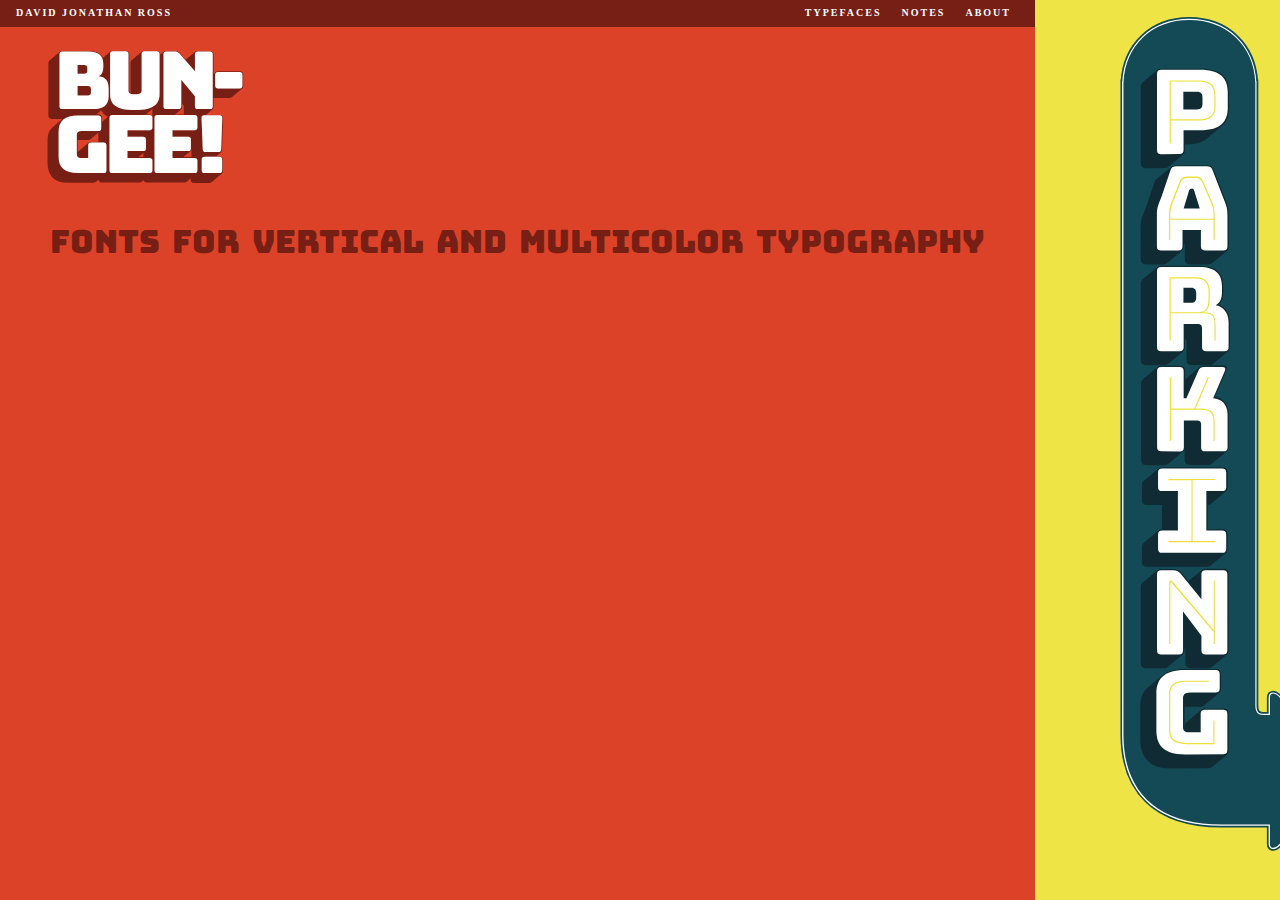
==== index.html @ 60bbcfdf "updates to make facebook happy" ====
<!DOCTYPE html>
<html lang="en">
<head>
<meta charset="UTF-8" />
<title>Bungee – Fonts for multi-color and vertical typography</title>
<link rel="canonical" href="https://djr.com/bungee/">
<meta name="viewport" content="width=device-width, initial-scale=1" />
<meta property="og:url" content="https://djr.com/bungee/">
<meta property="og:image" content="https://djr.com/bungee/images/facebook.png">
<meta property="og:type" content="product">
<meta property="og:description" content="Bungee is a font family that celebrates urban signage. It wrangles the Latin alphabet to work vertically as well as horizontally, with separate glyphs, spacing, and kerning for each orientation. Bungee comes equipped with chromatic inlines, outlines, shades, and ornaments, making it the perfect toolkit to take your text in a new direction.">
<script src="js/jquery.min.js"></script>
<script src="//bungee-project.djr.com/resources/web/bungee.js"></script>
<script src="js/typesetter.js"></script>
<script src="js/bungee-website.js"></script>
<script src="js/spectrum.js"></script>

<!-- copy contents to data-content -->
<script>
$(function() {
	$('h1,h3,.button').each(function() {
		$(this).attr('data-content', $(this).text());
	});
});
</script>

<script>
$(document).ready(function() {
    $('.content').hide();
    $('.expanded .content').show();
    $('.expander h5').click(function () {
        var me = $(this).parent();
        var others = me.siblings();
	    me.toggleClass("expanded");
	    others.removeClass("expanded");
        me.find('.content').slideToggle(250);
        others.find('.content').slideUp(250);
        return false;
    });
});
</script>


    <!-- ga -->
    <script>(function(i,s,o,g,r,a,m){i['GoogleAnalyticsObject']=r;i[r]=i[r]||function(){(i[r].q=i[r].q||[]).push(arguments)},i[r].l=1*new Date();a=s.createElement(o),m=s.getElementsByTagName(o)[0];a.async=1;a.src=g;m.parentNode.insertBefore(a,m)})(window,document,'script','https://www.google-analytics.com/analytics.js','ga');ga('create', 'UA-78434519-1', 'auto');ga('send', 'pageview');ga('require', 'ecommerce');</script>


<script type="text/javascript">
/* Press the ~ key to toggle the show_edges class */
$(document).keydown(function(e) {
	var key = e.which;
	if (key == 192) {
		$("html").toggleClass("debug");
	}
/*
	if (key == 67) {
		$("html").toggleClass("colorswap");
	}
*/
});
</script>

<link rel="stylesheet" href="css/fonts.css">
<link rel="stylesheet" href="css/fonts-basic.css">

<link rel="stylesheet" href="//bungee-project.djr.com/resources/web/bungee.css">
<link rel="stylesheet" href="css/typesetter.css">
<link rel="stylesheet" href="css/spectrum.css">


<!--<link href="https://fonts.googleapis.com/css?family=Bungee|Bungee+Hairline|Bungee+Inline|Bungee+Outline|Bungee+Shade" rel="stylesheet">-->


<style>

/* porting over DJR.com styling */

@font-face {
	font-family: InputSansNarrowWeb;
	src: url("https://djr.com/assets/fonts/Input/ascii/InputSansNarrow-ExtraLight_TRIAL.eot");
	src: url("https://djr.com/assets/fonts/Input/ascii/InputSansNarrow-ExtraLight_TRIAL.eot?#iefix") format("embedded-opentype"), url("https://djr.com/assets/fonts/Input/ascii/InputSansNarrow-ExtraLight_TRIAL.woff2") format("woff2"), url("https://djr.com/assets/fonts/Input/ascii/InputSansNarrow-ExtraLight_TRIAL.woff") format("woff");
	font-weight: normal;
	font-style: normal;
}

@font-face {
	font-family: InputSansNarrowWeb;
	src: url("https://djr.com/assets/fonts-custom/InputSansNarrow-Medium_TRIAL.eot");
	src: url("https://djr.com/assets/fonts-custom/InputSansNarrow-Medium_TRIAL.eot?#iefix") format("embedded-opentype"), url("https://djr.com/assets/fonts-custom/InputSansNarrow-Medium_TRIAL.woff2") format("woff2"), url("https://djr.com/assets/fonts-custom/InputSansNarrow-Medium_TRIAL.woff") format("woff");
	font-weight: bold;
	font-style: normal;
}

@font-face {
	font-family: InputSerifNarrowWeb;
	src: url("https://djr.com/assets/fonts/Input/ascii/InputSerifNarrow-ExtraLight_TRIAL.eot");
	src: url("https://djr.com/assets/fonts/Input/ascii/InputSerifNarrow-ExtraLight_TRIAL.eot?#iefix") format("embedded-opentype"), url("https://djr.com/assets/fonts/Input/ascii/InputSerifNarrow-ExtraLight_TRIAL.woff2") format("woff2"), url("https://djr.com/assets/fonts/Input/ascii/InputSerifNarrow-ExtraLight_TRIAL.woff") format("woff");
	font-weight: normal;
	font-style: normal;
}

@font-face {
	font-family: InputMonoNarrowWeb;
	src: url("https://djr.com/assets/fonts/Input/ascii/InputMonoNarrow-ExtraLight_TRIAL.eot");
	src: url("https://djr.com/assets/fonts/Input/ascii/InputMonoNarrow-ExtraLight_TRIAL.eot?#iefix") format("embedded-opentype"), url("https://djr.com/assets/fonts/Input/ascii/InputMonoNarrow-ExtraLight_TRIAL.woff2") format("woff2"), url("https://djr.com/assets/fonts/Input/ascii/InputMonoNarrow-ExtraLight_TRIAL.woff") format("woff");
	font-weight: normal;
	font-style: normal;
}

@font-face {
	font-family: OutputSansWebX;
	src: url("https://djr.com/assets/fonts/Output/ascii/OutputSans-Light_TRIAL.eot");
	src: url("https://djr.com/assets/fonts/Output/ascii/OutputSans-Light_TRIAL.eot?#iefix") format("embedded-opentype"), url("https://djr.com/assets/fonts/Output/ascii/OutputSans-Light_TRIAL.woff2") format("woff2"), url("https://djr.com/assets/fonts/Output/ascii/OutputSans-Light_TRIAL.woff") format("woff");
	font-weight: normal;
	font-style: normal;
}

@font-face {
	font-family: OutputSansWebX;
	src: url("fonts/OutputSans-LightItalic.eot");
	src: url("fonts/OutputSans-LightItalic.eot?#iefix") format("embedded-opentype"), url("fonts/OutputSans-LightItalic.woff2") format("woff2"), url("fonts/OutputSans-LightItalic.woff") format("woff");
	font-weight: normal;
	font-style: italic;
}


@font-face {
	font-family: OutputSansWebCaptionX;
	src: url("https://djr.com/assets/fonts/Output/ascii/OutputSans-Regular_TRIAL.eot");
	src: url("https://djr.com/assets/fonts/Output/ascii/OutputSans-Regular_TRIAL.eot?#iefix") format("embedded-opentype"), url("https://djr.com/assets/fonts/Output/ascii/OutputSans-Regular_TRIAL.woff2") format("woff2"), url("https://djr.com/assets/fonts/Output/ascii/OutputSans-Regular_TRIAL.woff") format("woff");
	font-weight: normal;
	font-style: normal;
}

@font-face {
	font-family: OutputSansWebCaptionX;
	src: url("https://djr.com/assets/fonts/Output/ascii/OutputSans-Italic_TRIAL.eot");
	src: url("https://djr.com/assets/fonts/Output/ascii/OutputSans-Italic_TRIAL.eot?#iefix") format("embedded-opentype"), url("https://djr.com/assets/fonts/Output/ascii/OutputSans-Italic_TRIAL.woff2") format("woff2"), url("https://djr.com/assets/fonts/Output/ascii/OutputSans-Italic_TRIAL.woff") format("woff");
	font-weight: normal;
	font-style: italic;
}

@font-face {
	font-family: OutputSansWeb;
	src: url("https://djr.com/assets/fonts/Output/full/OutputSans-Light_TRIAL.eot");
	src: url("https://djr.com/assets/fonts/Output/full/OutputSans-Light_TRIAL.eot?#iefix") format("embedded-opentype"), url("https://djr.com/assets/fonts/Output/full/OutputSans-Light_TRIAL.woff2") format("woff2"), url("https://djr.com/assets/fonts/Output/full/OutputSans-Light_TRIAL.woff") format("woff");
	font-weight: normal;
	font-style: normal;
}

@font-face {
	font-family: OutputSansWebX;
	src: url("https://djr.com/assets/fonts/Output/ascii/OutputSans-Medium_TRIAL.eot");
	src: url("https://djr.com/assets/fonts/Output/ascii/OutputSans-Medium_TRIAL.eot?#iefix") format("embedded-opentype"), url("https://djr.com/assets/fonts/Output/ascii/OutputSans-Medium_TRIAL.woff2") format("woff2"), url("https://djr.com/assets/fonts/Output/ascii/OutputSans-Medium_TRIAL.woff") format("woff");
	font-weight: bold;
	font-style: normal;
}

@font-face {
	font-family: OutputSansWeb;
	src: url("https://djr.com/assets/fonts/Output/full/OutputSans-Medium_TRIAL.eot");
	src: url("https://djr.com/assets/fonts/Output/full/OutputSans-Medium_TRIAL.eot?#iefix") format("embedded-opentype"), url("https://djr.com/assets/fonts/Output/full/OutputSans-Medium_TRIAL.woff2") format("woff2"), url("https://djr.com/assets/fonts/Output/full/OutputSans-Medium_TRIAL.woff") format("woff");
	font-weight: bold;
	font-style: normal;
}


	#short-name { display: inline-block }
	#full-name { display: none }


@media (min-width: 48em) {
	#short-name { 
	    display: none ;
	    }
	#full-name { 
	    display: block;
	    position: absolute; 
    	text-align: left;
	}
	nav { 
	    text-align: right; 
	    }
}


nav {
	height: 1.7em;
	position: absolute;
	top: 0;
	left: 0;
	width: 100%;
	background-color: #771F15;
	z-index: 100;
	margin: 0;
	padding: .2em 1em;
	font-family: "InputSansNarrowWeb";
}



nav ul {
	margin: 0;
	padding: 0;
}
nav li {
	display: inline-block;
	margin-top: 0;
}
nav a:link,
nav a:visited {
	color: #FFF;
	text-decoration: none;
}

.site-nav a, .title a {
	text-transform: uppercase;
	letter-spacing: .2em;
	font-size: 10px;
	font-weight: bold;
	color: #FFF;
}

.site-nav a:hover, .title a:hover {
	color: #e6e6e6;
	text-decoration: none;
}

.title {
	position: absolute;
	left: 0;
	left: 2em;
}

.site-nav {
	position: absolute;
	right: 1.5em;
}

.site-nav .hidden-menu {
	display: none;
}

.site-nav ul {
	margin: 0;
	padding: 0;
	list-style-type: none;
}

.site-nav ul li {
	display: inline-block;
	margin: 0 .5em;
}

.site-nav ul li ul {
	position: absolute;
	visibility: hidden;
	display: absolute;
	text-align: left;
	margin: 0;
	margin-top: .3em;
	z-index: 2;
	padding-bottom: 0.5em #771F15 solid;
}

.site-nav ul li ul li {
	display: block;
	margin: 0;
	background-color: #771F15;
}

.site-nav ul li ul li a {
	display: block;
	width: 9em;
	padding: .3em 1.2em .7em 1.2em;
	text-transform: none;
	letter-spacing: -.025em;
	font-size: 11px;
}

#m1, #m2 {
	margin-left: -.9em;
	/*box-shadow: 1px 1px 0px $infobar-color;*/
}

#m2 {
	width: 5.2em;
}


code {
	font-family: InputMonoNarrowWeb;
	font-size: .85;
	background-color: rgba(1, 1, 1, .2);
	padding: 0em .2em .2em .2em;
	letter-spacing: -.025em;
}


#color-basic figure div:nth-child(even) {
	color: #771F15;
}
#color-basic figure div:nth-child(odd) {
	color: #DC4227;
}
#color-basic .bungee-basic-regular {
	font-family: "Bungeee Regular";
}
#color-basic .bungee-basic-hairline {
	font-family: "Bungeee Inline";

}
#color-basic .bungee-basic-inline {
	font-family: "Bungeee Basic Inline";
	
}
#color-basic .bungee-basic-outline {
	font-family: "Bungeee Basic Outline";
}
.bungee-basic-shade {
	font-family: "Bungeee Basic Shade";
}

.bungee-basic-regular, 
.bungee-basic-hairline, 
.bungee-basic-inline,
.bungee-basic-outline,
.bungee-basic-shade {
    font-size: 5em;
    line-height: .75em;
}


/* hacks */

@media (min-width: 64em) and (min-height: 46em) {


#color-basic .bungee-basic-regular {
	margin-right: 1em;
}
	
}

</style>





<style>
* {
	font-family: inherit;
	font-weight: inherit;
	font-style: inherit;
	font-size: inherit;
	line-height: inherit;
	text-align: inherit;
	color: inherit;
	text-decoration: none;
	list-style: none;
	margin: 0;
	padding: 0;
	border: 0;
	box-sizing: border-box;
}

html::before { /* BREAKPOINT INDICATOR */
	content: 'XXS';
	font-family: Verdana, sans-serif;
	font-size: 9px;
	color: rgba(0,0,0, 0.5);
	position: fixed;
	top: 0px;
	left: 0px;
	display: none;
}
html.debug::before {display: block;}
html.debug * {outline: 1px dashed rgba(0,0,0, 0.5);}

* + * { margin-top: 1rem;}
.color-picker-container * + * { margin-top: 0; }

html {
	-webkit-text-size-adjust: 100%;
	font-size: 100%;
	margin: 0;
}

body {
	font-family: 'OutputSansWebX', 'OutputSansWeb', 'Lucida Grande', 'Lucida Sans', 'Lucida Sans Unicode', Arial, sans-serif;
	font-weight: normal;
	line-height: 1;
	color: #000;
	background-color: #FFF;
	background-color: #ede8e2;
	margin: 0;
}
a:link,
a:visited {
	text-decoration: underline;
	color: #C00;
}
a:hover,
a:active {
	color: #F00;
}

article {
	position: relative;
	/* moved height to L media query */
}
section {
	position: relative;
	padding: 5% 4% 6% 4%;
	margin: 0;
}
section + section {
/*
	border-top: 1.5em solid #2E77C0;
	border-top: 1.5em solid #25839E;
*/
}
h1, h2, h3 {
	font-family: 'Bungeee Regular';
	text-transform: uppercase;
	-webkit-font-smoothing: antialiased;
	-moz-osx-font-smoothing: grayscale;
}

h1 {
	font-family: 'Bungeee Shade';
	letter-spacing: -.085em;
	line-height: .8;
	color: #771F15;
	font-size: 4em;
	margin-top: 1rem;
	margin-bottom: .15em;
	position: relative;
	width: 100%;
	z-index: 30;
}
h1::before {
	content: "BUN-";
	font-family: 'Bungeee Regular';
	position: absolute;
	top: 0;
	color: #FFF;
	left: 0;
}
h1::after {
	content: "GEE!";
	font-family: 'Bungeee Regular';
	position: absolute;
	top: 0.8em;
	color: #FFF;
	left: 0;
}

h1,
h1::before,
h1::after {
	padding-left: .075em;
	padding-right: 0;
}

h2 {
	font-family: "Bungeee Regular";
	font-size: 1.5em;
	text-align: center;
	color: #771F15;
	line-height: 1.1em;
	margin-top: 1.5em;
	z-index: 30;
}

h3 {
	font-family: 'Bungeee Shade';
	font-size: 3em;
	color: #E6AE17; /* dark orange */
	color: #e2ddd7; /* medium gray */
	color: #EFE446; /* medium yellow */
	color: #E3CE9D; /* medium brown */
	position: relative;
	margin-bottom: .5em;
}
h3::before {
	font-family: 'Bungeee Regular';
	color: #FFF700; /* yellow */
	color: #DC4227; /* red */
	content: attr(data-content);
	position: absolute;
	top: 0;
	left: 0;
}
/*h3::after {
	font-family: 'Bungeee Inline';
	color: #EFE446;
	color: #fff;
	opacity: .6;
	content: attr(data-content);
	position: absolute;
	top: 0;
	left: 0;
}*/

#get h3 {
    color: #99211f;
    visibility: hidden;
}
#get h3::before {
    color: #99211f;
    visibility: visible;
}

h5 {
	font-weight: bold;
}

p {
	line-height: 1.4;
	max-width: 40rem;
}
figure {
	width: 100%;
	max-width: 60em;
}
figcaption {
	font-size: .675em;
	letter-spacing: 0.03em;
	margin-top: .5em;
	white-space: normal;
	font-family: OutputSansWebCaptionX;
}
.triptych {
	white-space: nowrap;
}
.triptych img {
	max-width: 32%;
	height: auto;
	margin: 0;
}
.triptych img + img {
	margin-left: 2%;
}
img {
	max-width: 100%;
}
strong {
	font-weight: bold;
}
cite, em {
	font-style: italic;
}

#cover, #get {
	padding-top: 2rem;
	position: relative;
}




#tester {
	background-color: #FFF;
	overflow-x: hidden;
}
#tester img {
	width: 50vw;
}
#preview,
#controls {
	display: inline-block;
}
#preview.horizontal,
#preview.horizontal + #controls {
}
#preview.vertical,
#preview.vertical + #controls {
	vertical-align: top;
}
#preview.vertical {
	max-width: 50%;
}
#preview.vertical + #controls {
	max-width: 50%;
}
#preview {
	padding: 0;
	overflow: visible;
}
#controls {
	font-size: .875em;
	white-space: normal;
}
#controls h5 + ul {
	margin-top: .25em;
}
#controls li {
	display: inline-block;
	margin-top: .5em;
	margin-right: .75em;
}
.expander {
    cursor: default;
}
.expander h5::before {
	content: '▸ ';
}
.expanded h5::before {
	content: '▾ ';
}
/*
#text-control,
#size-control,
#orientation-controls,
#layer-controls,
#banner-controls {
	display: inline-block;
	vertical-align: top;
	margin-top: 0;
}
*/
#text-control,
#size-control,
#orientation-controls {
/* 	width: 33.33%; */
}
#text-control {
	margin-top: 0;
	margin-right: 1em;
}
#text-control h5 {
	display: inline-block;
}
#orientation-controls {
	display: inline-block;
	margin-top: .66em;
}
#orientation-controls li {
	margin-top: 0;
}
#layer-controls {
/* 	width: 50%; */
}
#banner-controls {
/* 	width: 50%; */
}
#background-controls {
	
}
#background-controls ul {
	margin-top: .25em;
}
#background-controls fieldset {
	margin-top: 0;
	margin-bottom: 1.5em;
	margin-right: 1.5em;
}
#background-controls label {
	margin-top: .25em;
}
#background-controls fieldset {
	display: inline-block;
}

#color-formats img {
	-webkit-box-shadow: 0 0 15px 3px #0E2027;
	-moz-box-shadow: 0 0 15px 3px #0E2027;
	box-shadow: 0 0 15px 3px #0E2027;
}
#CTA {
	margin-top: 0;
}
#CTA li {
    margin-bottom: 2rem;
}
.button,
.button::before {
	margin-top: 0;
}
.button:link,
.button:visited {
	font-family: 'Bungeee Shade';
	text-decoration: none;
	white-space: nowrap;
	font-size: 3em;
	color: #000;
	color: #771F15;
	position: relative;
/*
	text-shadow:
		-1px -1px 0 #771F15,  
		1px -1px 0 #771F15,
		-1px 1px 0 #771F15,
		1px 1px 0 #771F15;
*/
	-webkit-font-smoothing: antialiased;
	-moz-osx-font-smoothing: grayscale;
}
.button::before {
	font-family: 'Bungeee Regular';
	color: #FFF;
	content: attr(data-content);
	position: absolute;
	top: 0;
	left: 0;
}
li:hover .button {
	font-family: 'Bungeee Shade';
	font-family: 'Bungeee Outline';
	color: #771F15 !important;
	content: attr(data-content);
	top: .12em;
	left: -.12em;
/* 	text-shadow: 0 0 .1em #771F15; */
}
/*
.button:hover::before {
	font-family: 'Bungeee Regular';
	font-family: 'Bungeee Inline';
	color: white;
	content: attr(data-content);
}
*/




input[type="text"] {
	width: 8em;
}
input[type="range"] {
	width: 4em;
}
.specimen img {
	margin: 0;
}
.collapsing_specimen {
	margin: 0;
}

.red {
	background-color: #DC4227;
}
.yellow {
	background-color: #EFE446;
}
.blue {
	background-color: #2b839d;
}
.otherblue {
	background-color: #22748c;
}
.dark {
	background-color: #0E2027;
}

.red a, .blue a {
    color: #EFE446;
}
.red a:hover, .blue a:hover {
    color: #f9f287;
}

.blue,
.otherblue,
.dark, .red {
	color: #FFF;
}
/*
#intro {
	background-color: red;
}
#tester {
	background-color: orange;
}
#chromatic {
	background-color: yellow;
}
#verticals {
	background-color: green;
}
#alternates {
	background-color: blue;
}
#ornaments {
	background-color: purple;
}
#thanks {
	background-color: violet;
}
*/

html.colorswap body {background-color: #EFE446;}
html.colorswap .specimen {background-color: #f4ede0;}

html.colorswap h3 {color: #DC4227;}
html.colorswap h3::after {color: #FFF;}

.bungeee.regular {font-family: 'Bungeee Regular';}
.bungeee.inline {font-family: 'Bungeee Inline';}
.bungeee.outline {font-family: 'Bungeee Outline';}
.bungeee.shade {font-family: 'Bungeee Shade';}

.alt-rounds {
	-moz-font-feature-settings: "ss02";
	-webkit-font-feature-settings: "ss02";
	font-feature-settings: "ss02";
}
.alt-e {
	-moz-font-feature-settings: "ss03";
	-webkit-font-feature-settings: "ss03";
	font-feature-settings: "ss03";
}
.alt-i {
	-moz-font-feature-settings: "ss04";
	-webkit-font-feature-settings: "ss04";
	font-feature-settings: "ss04";
}
.alt-l {
	-moz-font-feature-settings: "ss05";
	-webkit-font-feature-settings: "ss05";
	font-feature-settings: "ss05";
}
.alt-amp {
	-moz-font-feature-settings: "ss06";
	-webkit-font-feature-settings: "ss06";
	font-feature-settings: "ss06";
}
.alt-apos {
	-moz-font-feature-settings: "ss07";
	-webkit-font-feature-settings: "ss07";
	font-feature-settings: "ss07";
}
.alt-ij {
	-moz-font-feature-settings: "ss08";
	-webkit-font-feature-settings: "ss08";
	font-feature-settings: "ss08";
}


@media (min-width: 20em) {
	html::before {content: 'XS';}
}
@media (min-width: 30em) {
	html::before {content: 'S';}
	h1 {font-size: 5em;}
	h3 {font-size: 4em;}
	.collapsing_specimen {
		white-space: nowrap;
		max-width: 50%;
	}
}
@media (min-width: 48em) {
	html::before {content: 'M';}
	h2 {font-size: 2em;}
}
@media (min-width: 64em) {
}
@media (min-width: 64em) and (min-height: 36em) and (min-aspect-ratio: 6/5) { /* Horizontal mode! */
	html::before {content: 'L';}
	article {
		white-space: nowrap;
/*
		display: flex;
		flex-direction: column;
		flex-wrap: wrap;
*/
		height: 100vh;
		overflow-y: hidden;
        /* two lines below for momentum on touch */
		overflow-x: scroll;
		-webkit-overflow-scrolling: touch;
	}
	section {
		position: relative;
		padding: 1em 4em 2em 4em;
		display: inline-block;
		vertical-align: top;
		white-space: normal;
		height: 100vh;
		overflow-y: auto;
	}
	section + section {
		border-top: none;
		/*border-left: 2em solid #25839E;*/
	}
	figure {
		margin-top: 1rem;
	}
	.big_fig {
		max-width: 100%;
	}
	.big_fig img {
		max-height: calc(100vh - 15em);
	}

	#cover {
		max-width: 115vh;
		width: 85vw;
		padding-left: 3em;
		padding-right: 3em;
	}
	#cover p {
		margin-left: auto;
		margin-right: auto;
	}
	#tester {
		max-width: 85vw;
	}
	#get {
		max-width: 85vw;
	}
	.specimen img {
		max-width: none;
		height: calc(100vh - 4em);
	}
	h2 {
		font-size: 2em;
		word-spacing: .15em;
	}
	h2 span {
		display: inline-block;
		margin-top: 0;
	}
	h3 {
		font-family: 'Bungeee Rotated Shade', Impact;
		position: absolute;
		left: 1.5em;
		top: .75rem;
		
		-ms-transform-origin: 0 1rem;
		-moz-transform-origin: 0 1rem;
		-webkit-transform-origin: 0 1rem;
		-o-transform-origin: 0 1em;
		
		-ms-transform:rotate(90deg);
		-moz-transform:rotate(90deg);
		-webkit-transform:rotate(90deg);
		-o-transform:rotate(90deg);
		white-space: nowrap;
	}
	h3::before {
		font-family: 'Bungeee Rotated Regular', Impact;
	}
	h3::after {
		font-family: 'Bungeee Rotated Inline', Impact;
	}
	.has-heading {
		padding-left: 9em;
	}
	
}
@media (min-width: 64em) and (min-height: 45em) and (min-aspect-ratio: 6/5) {
	h3 {font-size: 5em;}
	.has-heading {
		padding-left: 11em;
	}
}
@media (min-width: 64em) and (min-height: 54em) and (min-aspect-ratio: 6/5) {
	h3 {font-size: 6em;}
	.has-heading {
		padding-left: 12em;
	}
}
@media (min-width: 80em) {
	html::before {content: 'XL';}
}
@media (min-width: 96em) {
	html::before {content: 'XXL';}
}
</style>
</head>

<body>
<article>
<section class="red" id="cover">
	<nav class="site-nav">
		<div id="full-name"><a href="https://djr.com">David Jonathan Ross</a></div>

		<ul>
			<li id="short-name"><a href="https://djr.com">DJR</a></li>

			<li><a class="typefaces" href="" onmouseover="mopen('m1')" onmouseout="mclosetime()">Typefaces</a>
				<ul id="m1" onmouseover="mcancelclosetime()" onmouseout="mclosetime()">
					<li><a href="https://djr.com/bungee/">Bungee</a></li>
					<li><a href="https://djr.com/condor/">Condor</a></li>
					<li><a href="https://djr.com/fern/">Fern</a></li>
					<li><a href="https://djr.com/forma/">Forma</a></li>
					<li><a href="https://djr.com/gimlet/">Gimlet</a></li>
					<li><a href="https://djr.com/input/">Input</a></li>
					<li><a href="https://djr.com/manicotti/">Manicotti</a></li>
					<li><a href="https://djr.com/output/">Output</a></li>
					<li><a href="https://djr.com/trilby/">Trilby</a></li>
					<li><a href="https://djr.com/turnip/">Turnip</a></li>
				</ul>
			</li>
			<li class="site-nav-notes">
				<a href="https://djr.com/notes">Notes</a>
			</li>
			<li>
				<a href="https://djr.com/about">About</a>
			</li>
		</ul>
	</nav>
	<h1 class="fit-to-width" data-max-font-size="45vh">Bun-<br />gee!</div>
	<h2><span>Fonts for vertical and</span> <span>multicolor typography</span></h2>
</section><section class="specimen yellow">
	<figure class="collapsing_specimen">
			<img src="images/specimen-vertical-B.svg" alt="Parking, Permanent Press, Tires, Lights, Liquid Detergent" /><img src="images/specimen-vertical-A.svg" alt="Soaps, Spin Cycle, Poolside, Coin-Ops" />
	</figure>
</section><section id="tester">
	<figure class="horizontal" id='preview' data-max-font-size="30vh"></figure><form id='controls' onsubmit='return false'>
		<fieldset>
			<label id='text-control'><h5>Text:</h5> <input type='text' name='text' value='Tester'></label>
			<ul id='orientation-controls'>
				<li><label><input type='radio' name='orientation' value='horizontal' checked>&nbsp;Horizontal</label></li>
				<li><label><input type='radio' name='orientation' value='vertical'>&nbsp;Vertical</label></li>
			</ul>
		</fieldset>
		
		<fieldset class="expander expanded" id='preset-controls'>
			<h5>Preset color themes</h5>
			<!--
			<select id="preset-list" name="presets">
				<option>Bodega</option>
				<option>Motel</option>
				<option>Fire Truck</option>
				<option>Parking</option>
				<option>Sundaes</option>
				<option>Steam Boat</option>
				<option>Bar</option>
				<option>Drugs</option>
				<option>Antiques</option>
				<option>Rides</option>
				<option>Pizza</option>
				<option>Peep Show</option>
				<option>Laundry</option>
				<option>Tacos</option>
				<option>$1</option>
				<option>Repairs</option>
				<option>Gas</option>
				<option>Deli</option>
				<option>Sale</option>
				<option>Slots</option>
				<option>Cigars</option>
				<option>Theatre</option>
				<option>Liquor</option>
				<option>Hot Dogs</option>
				<option>Café</option>
				<option>Ice</option>
				<option>Diner</option>
				<option>Bowling</option>
				<option>Open</option>
			</select>
			-->
			<ul class="content" id="palettes">
			</ul>
		</fieldset>

		<fieldset class="expander" id='layer-controls'>
			<h5>Colors</h5>
			<ul class="content">
				<li>
					<label><span data-layer='regular' class="swatch regular" style="background-color: #DC4227;"></span>&ensp;Base</label>
				</li>
				<li>
					<label><span data-layer='inline' class="swatch inline" style="background-color: #FFFFFF;"></span>&ensp;Inline</label>
				</li>
				<li>
					<label><span data-layer='outline' class="swatch outline" style="background-color: #ad1622"></span>&ensp;Outline</label>
				</li>
				<li>
					<label><span data-layer='shade' class="swatch shade" style="background-color: rgba(128,128,128,0.3);"></span>&ensp;Shade</label>
				</li>
				<li>
					<label><span data-layer='sign' class="swatch sign" style="background-color: #EFE446;"></span>&ensp;Banner</label>
				</li>
				<li>
					<label><span data-layer='background' class="swatch background" style="background-color: #FFFFFF;"></span>&ensp;Background</label>
				</li>
			</ul>
		</fieldset>
		
		<fieldset class="expander" id='banner-controls'>
			<h5>Background shapes</h5>
			<div class="content" id='background-controls'>
				<fieldset><h6>Banner start</h6> <script>Bungee.backgroundInputList('begin');</script></fieldset>
				<fieldset><h6>Banner end</h6> <script>Bungee.backgroundInputList('end');</script></fieldset>
				<fieldset><h6>Block shapes</h6> <script>Bungee.backgroundInputList('block');</script></fieldset>
			</div>
		</fieldset>
		
		<fieldset class="expander" id='stylistic-sets'>
			<h5>Alternates</h5>
			<ul class="content">
				<li><label><input type='checkbox' name='alt' value='rounded'> Alternate A, M, N, W, X, Y</label></li>
				<li><label><input type='checkbox' name='alt' value='e'> Round E</label></li>
				<li><label><input type='checkbox' name='alt' value='i'> Simplified I</label></li>
				<li><label><input type='checkbox' name='alt' value='l'> Simplified L</label></li>
				<li><label><input type='checkbox' name='alt' value='amp'> Alternate ampersand</label></li>
				<li><label><input type='checkbox' name='alt' value='quote'> Small apostrophe</label></li>
			</ul>
		</fieldset>
		
		<fieldset class="expander" id='save-share'>
			<h5>Save/Share</h5>
			<ul class="content">
				<li><a href="" id='permalink'>Permalink</a></li>
				<li><a href="" id='download-svg'>Download SVG</a></li>
				<li><a href="" id='download-png'>Download PNG</a></li>
				<li><a href="" id='download-pdf'>Download PDF</a></li>
				<li><a href="" id='view-code'>View code</a></li>
			</ul>
		</fieldset>
	</form>
</section><section class="has-heading" id="stack">
	<h3>Stacking</h3>
	<figure class="big_fig triptych">
		<img src="images/photos/g-g-hardware.jpg" alt="G & G Hardware, Oakland, CA" /><img src="images/photos/little-city.jpg" alt="Little City, San Francisco, CA" /><img src="images/photos/tower-theater.jpg" alt="Tower Theater, Los Angeles, CA" />
		<figcaption><p>Vertical signs in Oakland, San Francisco, and Los Angeles, CA.</p></figcaption>
	</figure>

	<p>Bungee is a typeface that celebrates the urban sign. From crummy liquor stores to majestic theaters, vertical signage fills our cities. They stack the Latin alphabet, one letter on top of the other, in order to make dramatic use of limited space. Following their lead, I designed Bungee to be able to adapt to horizontal or vertical text, so it is always ready to take your text in a new direction.</p>

</section><section class="blue" id="stack-edges">
	<figure class="big_fig">
		<img src="images/bungee-alpha.svg" alt="Bungee’s vertical forms" />
	</figure>

	<p>In vertical type, the downward flow of text becomes more important than the proportions of any individual letter. I drew Bungee’s round and diagonal characters with straight sides (see <em>O</em> and <em>A</em>), which reinforces their verticality and creates words with well-defined left and right edges. Letters that are unusually wide, narrow, or asymmetrical (such as <em>I</em>, <em>L</em>, <em>M</em>, and <em>W</em>) can be especially tricky. You can <a href="https://github.com/djrrb/Bungee/blob/master/documentation/4-stylistic-alternates.md#stylistic-set-09-john-downers-recommendations">avoid these letters</a> or play with Bungee’s alternates to get the best results for your design.</p>
</section><section id="stack-issues">
	<figure class="big_fig triptych">
	<!-- <img src="images/photos/martin-bros.jpg" alt="Martin Bros. Liquors, Cambridge, MA" /> -->
		<img src="images/photos/serios-drugs.jpg" alt="Serio’s Drugs" /><img src="images/photos/telephone.jpg" alt="Telephone box, Philadelphia, PA" /><img src="images/photos/street-sign.jpg" alt="Street sign, Manchester, NH" />
		
		<figcaption><p>Unusual signs from Northampton, MA, Philadelphia, PA, and Manchester, NH.</p></figcaption>
	</figure>
	<p>
	
	</p>
	<!--<p>Let’s get one thing straight: stacking the Latin alphabet is not always the best idea. The Latin alphabet is designed for horizontal writing, and vertical writing can create distortions that range from bizarre to unreadable.</p><p>But, in display typography, readability isn't everything. When used deftly and sparingly, Bungee’s stacked letters can help your words stand out among the crowd.</p>-->
	
	<p>The Latin alphabet is designed for horizontal writing, and stacking it is not always the best idea. But, when used deftly and sparingly, I believe Bungee’s vertical forms can help your text stand out among the crowd. Despite readability issues for long and unfamiliar words, changing the text orientation may lead to unusual design solutions and raise interesting questions: How should I handle word breaks and apostrophes? How monowidth is too monowidth? Should I even consider using lowercase?</p>
	
</section><section class="red" id="stack-implementation">
	<figure class="big_fig">
		<img src="images/bungee-spacing.svg" alt="Bungee’s Proportional Vertical Spacing" />
	</figure>
	<p>Bungee implements its vertical forms <a href="https://github.com/djrrb/Bungee/blob/master/documentation/3-vertical-text.md">via OpenType features</a> that are more commonly used for East Asian scripts. With proportional vertical spacing, Bungee allows each letter to be as tall as it needs to be. Bungee even has vertical kerning to combat pesky letter combinations! You can activate these features using the <a href="https://github.com/djrrb/Bungee/blob/master/documentation/3-vertical-text.md#in-design-apps">Vertical Text tools</a> that are available in some desktop applications, or by using CSS <code>writing-mode: vertical-rl</code> and <code>text-orientation:&nbsp;upright</code>.</p>
	
	</section><section class="" id="stack-process">
	<figure class="big_fig">
		<img src="images/photos/djr-sideways.jpg" alt="Kerning Bungee sideways." />
	</figure>
	<p>I began by drawing each of Bungee’s letterforms on its side, rotated 90° counter-clockwise. This allowed me to use horizontal tools to make a vertical design, but also presented me with some unusual design challenges. You can use this rotated version of Bungee in applications that cannot take advantage of Bungee’s OpenType vertical capabilities. <a href="https://github.com/djrrb/Bungee/blob/master/documentation/3-vertical-text.md#rotated-text-box">By rotating the text box</a> 90° clockwise, you can simulate vertical text in almost any environment.</p>

</section><section class="yellow specimen">
	<figure class="collapsing_specimen">
			<img src="images/specimen-horizontal-A.svg" alt="Phở Đà Lạt, Rosa’s Liquors, Suits, Express, Boulangerie, Zapatería, Ray’s Diner" /><img src="images/specimen-horizontal-B.svg" alt="Barber, Hot Fresh Pizza, Cocktails, Vacancy, Luncheonette, Open 24 Hours, Motel" />
	</figure>
</section><section class="has-heading" id="color">
	<h3>Color</h3>
	<figure class="big_fig">
		<img src="images/page-chromatic_etruscan.jpg" alt="Chromatic Etruscan No. 1" />
		<figcaption><p>Chromatic Etruscan No. 1 from Wm. H. Page &amp; Co.’s 1874 book of chromatic type specimens.</p></figcaption>
	</figure>

<p>Chromatic fonts are nothing new: sets of wood type intended for overprinting were produced as early as 1841, and quickly became a popular way to add visual interest to posters and broadsides. Today we find ourselves in a renaissance of chromatic type, with many <a href="https://www.boldmonday.com/typeface/nitti-mostro/">incredible</a> <a href="http://www.photolettering.com">digital</a> <a href="https://www.myfonts.com/fonts/matchandkerosene/detroit/">fonts</a> released each year that come with layers for chromatic typesetting.</p>

</section><section class="blue" id="color-styles">
	<figure class="big_fig" id="bungee-layers-figure">
		<img src="images/bungee-layers.gif" alt="Bungee’s Layers" />
	</figure>
	<p>Bungee comes in four layers: Regular, Inline, Outline, and Shade. <a href="https://github.com/djrrb/Bungee/blob/master/documentation/2-chromatic-layers.md">You can mix and match</a> these styles and their ornaments to create a variety of chromatic effects. In desktop apps, you can style each layer separately, and overlay them when you are finished. On the web, you can create layers using absolutely-positioned content in your <code>::before</code> or <code>::after</code> pseudo-class, or use <a href="https://github.com/djrrb/Bungee/tree/master/resources/web">bungee.js</a> to do the heavy lifting for you.</p>
	
</section><section class="" id="color-basic">
	<figure class="big_fig" id="bungee-basic-figure">
		<img src="images/bungee-basic.svg" alt="Bungee’s basic fonts" />
		<figcaption><p>&nbsp;</p></figcaption>
	</figure>
	<p>For times when layering is not an option, I drew a separate set of five black-and-white fonts that are designed to fly solo. Since these fonts don’t require any advanced features, they will work effortlessly in any app or environment. These five fonts are also available <a href="http://fonts.google.com/?selection.family=Bungee&query=bungee">on Google Fonts</a>.</p>
	
</section><section id="color-formats" class="blue">
	<figure class="big_fig">
		<img src="images/bungee-color.gif" alt="BungeeColor in TextEdit" />
	</figure>

	<p>Bungee Color gave me the opportunity to experiment with three working proposals for true color fonts: SVG (<a href="https://hacks.mozilla.org/2014/10/svg-colors-in-opentype-fonts/">Mozilla</a>), COLR/CPAL (<a href="https://www.microsoft.com/typography/otspec/colr.htm">Microsoft</a>) and SBIX (<a href="https://developer.apple.com/fonts/TrueType-Reference-Manual/RM06/Chap6sbix.html">Apple</a>). Each proposal stores color information in the font itself, so it is possible to create chromatic effects even in the most basic of apps. Support for these formats is far from universal, but I am excited about the possibilities that they offer, and am hopeful that Bungee Color can help users and developers explore them.</p>
</section><section class="yellow" id="feature-specimen">
	<figure class="big_fig collapsing_specimen"><img src="images/specimen-features-A.svg" alt="Feature Specimen" /><img src="images/specimen-features-B.svg" alt="Feature Specimen" />
	</figure>
	<p>Bungee’s <a href="https://github.com/djrrb/Bungee/blob/master/documentation/4-stylistic-alternates.md">stylistic alternates</a> include simplified Deco forms, unserifed forms of <em>I</em> and <em>L</em>, and vertical ligatures for double-<em>II</em> and the Dutch <em>Ĳ</em>. Bungee also ships with a collection of <a href="https://github.com/djrrb/Bungee/blob/master/documentation/5-ornaments.md">arrows, pointing hands, and background shapes</a> that are inspired by the shapes and decorations on old commercial signs. Some of these background shapes will connect to form decorative banners, while others are meant to encircle a single letter.
	
</p>
	
</section><section class="has-heading" id="thanks">
	<h3>Thanks</h3>
	
	<p>Thanks to support from <a href="https://www.google.com/fonts">Google</a> and <a href="http://www.fontbureau.com">The Font Bureau</a>, Bungee is released under the <a href="http://scripts.sil.org/OFL">SIL Open Font License</a>, meaning that it is completely free and open-source.</p>
	
	<p>Making Bungee has been a great way for me to play with emerging font technologies. I sell most of my fonts commercially, but I belive Bungee is well-suited to a libre license because of its focus on emerging features like chromatic layers and vertical writing. Bungee was part of <a href="http://www.economist.com/blogs/babbage/2013/08/polychromatic-digital-type">Microsoft’s early experiments with color fonts</a>, and I hope that as a libre font, it will continue to encourage experimentation and development in this area. More widespread use of color fonts and vertical text will lead to better support, and I want Bungee to be a resource for designers and developers, professional and amateur alike. (If you wish to support my work, consider purchasing one of <a href="https://djr.com">my retail typefaces</a>!)</p>

	<p>This responsive webpage was created by <a href="http://www.nicksherman.com">Nick Sherman</a>, <a href="http://www.chrislewis.codes">Chris Lewis</a>, and me. Like Bungee itself, its layout can switch from vertical to horizontal (depending on the dimensions of your screen).</p>

	<p>Special thanks to Dave Crossland, Rob Giampetro, and Omer Ziv from <a href="http://www.google.com">Google</a>; David Berlow, Sam Berlow, Kent Lew, Cyrus Highsmith, and Jill Pichotta from <a href="http://fontbureau.typenetwork.com">The Font Bureau</a>; <a href="http://typemytype.com">Frederik Berlaen</a> for his tools and support, <a href="https://www.kutilek.de">Jens Kutílek</a> for RoboChrome; <a href="https://pixelambacht.nl">Roel Nieskens</a> for spelunking in Bungee Color; <a href="https://www.microsoft.com/en-us/Typography/default.aspx">Microsoft’s Typography team</a> for their early work on Bungee Color; <a href="http://www.retroscriptla.com">Emily Richardson</a> for coming up with the name; and <a href="http://13pt.com/corum/">Jon Corum</a>, John Downer, <a href="http://www.johnkramerdesign.biz">John Kramer</a>, <a href="http://kupferschrift.de/cms/">Indra Kupferschmid</a>, and <a href="http://andremora.com">André Mora</a>, for their thoughtful feedback and advice during the design process.</p>
	
</section><section class="has-heading red" id="get">
	<h3>Get Bungee</h3>
	<ul id="CTA">		
		<li class="fit-to-width"><a class="button" href="https://github.com/djrrb/Bungee/releases/download/v1.0/Bungee-fonts.zip">Download now↓</a></li>
		<li class="fit-to-width"><a class="button" href="http://www.github.com/djrrb/bungee">Clone on GitHub→</a></li>
		<li class="fit-to-width"><a class="button" href="http://fonts.google.com/?selection.family=Bungee&query=bungee">Bungee on Google Fonts→</a></li>
	</ul>




</section></article>



<!-- The design was <a href="https://www.tdc.org/competitionwriteup/tdc-typeface-design-winners-2014/">honored by the Type Directors Club</a> in 2014. -->




<script src="js/size-to-width.js"></script>
<!--
<script src="js/jquery.mousewheel.js"></script>
<script>
	$(function(){
		$("body").mousewheel(function(event, delta) {
			this.scrollLeft -= (delta * 30);
			event.preventDefault();
		});
	});
	</script>
-->

<script type="text/javascript">

//MAIN MENU
// eventually should probably do this via jQuery

var timeout	= 500;
var closetimer	= 0;
var ddmenuitem	= 0;

// open hidden layer
function mopen(id)
{	
	// cancel close timer
	mcancelclosetime();

	// close old layer
	if(ddmenuitem) ddmenuitem.style.visibility = 'hidden';

	// get new layer and show it
	ddmenuitem = document.getElementById(id);
	ddmenuitem.style.visibility = 'visible';

}
// close showed layer
function mclose()
{
	if(ddmenuitem) ddmenuitem.style.visibility = 'hidden';
}

// go close timer
function mclosetime()
{
	closetimer = window.setTimeout(mclose, timeout);
}

// cancel close timer
function mcancelclosetime()
{
	if(closetimer)
	{
		window.clearTimeout(closetimer);
		closetimer = null;
	}
}

</script>



</body>
</html>
---- css/fonts.css ----
@font-face {
	font-family: "Bungeee Regular";
	src: url("../fonts/BungeeLayers-Regular.eot?#ie") format("embedded-opentype"),
		url("../fonts/BungeeLayers-Regular.woff2") format("woff2"),
		url("../fonts/BungeeLayers-Regular.woff") format("woff");
}


@font-face {
	font-family: "Bungeee Outline";
	src: url("../fonts/BungeeLayers-Outline.eot?#ie") format("embedded-opentype"),
		url("../fonts/BungeeLayers-Outline.woff2") format("woff2"),
		url("../fonts/BungeeLayers-Outline.woff") format("woff");
}


@font-face {
	font-family: "Bungeee Inline";
	src: url("../fonts/BungeeLayers-Inline.eot?#ie") format("embedded-opentype"),
		url("../fonts/BungeeLayers-Inline.woff2") format("woff2"),
		url("../fonts/BungeeLayers-Inline.woff") format("woff");
}


@font-face {
	font-family: "Bungeee Shade";
	src: url("../fonts/BungeeLayers-Shade.eot?#ie") format("embedded-opentype"),
		url("../fonts/BungeeLayers-Shade.woff2") format("woff2"),
		url("../fonts/BungeeLayers-Shade.woff") format("woff");
}


@font-face {
	font-family: "Bungeee Rotated Regular";
	src: url("../fonts/BungeeLayersRotated-Regular.eot?#ie") format("embedded-opentype"),
		url("../fonts/BungeeLayersRotated-Regular.woff2") format("woff2"),
		url("../fonts/BungeeLayersRotated-Regular.woff") format("woff");
}


@font-face {
	font-family: "Bungeee Rotated Outline";
	src: url("../fonts/BungeeLayersRotated-Outline.eot?#ie") format("embedded-opentype"),
		url("../fonts/BungeeLayersRotated-Outline.woff2") format("woff2"),
		url("../fonts/BungeeLayersRotated-Outline.woff") format("woff");
}


@font-face {
	font-family: "Bungeee Rotated Inline";
	src: url("../fonts/BungeeLayersRotated-Inline.eot?#ie") format("embedded-opentype"),
		url("../fonts/BungeeLayersRotated-Inline.woff2") format("woff2"),
		url("../fonts/BungeeLayersRotated-Inline.woff") format("woff");
}


@font-face {
	font-family: "Bungeee Rotated Shade";
	src: url("../fonts/BungeeLayersRotated-Shade.eot?#ie") format("embedded-opentype"),
		url("../fonts/BungeeLayersRotated-Shade.woff2") format("woff2"),
		url("../fonts/BungeeLayersRotated-Shade.woff") format("woff");
}
---- css/fonts-basic.css ----
@font-face {
	font-family: "Bungeee Basic Regular";
	src: url("../fonts/Bungee-Regular.eot?#ie") format("embedded-opentype"),
		url("../fonts/Bungee-Regular.woff2") format("woff2"),
		url("../fonts/Bungee-Regular.woff") format("woff");
}


@font-face {
	font-family: "Bungeee Basic Outline";
	src: url("../fonts/Bungee-Outline.eot?#ie") format("embedded-opentype"),
		url("../fonts/Bungee-Outline.woff2") format("woff2"),
		url("../fonts/Bungee-Outline.woff") format("woff");
}


@font-face {
	font-family: "Bungeee Basic Inline";
	src: url("../fonts/Bungee-Inline.eot?#ie") format("embedded-opentype"),
		url("../fonts/Bungee-Inline.woff2") format("woff2"),
		url("../fonts/Bungee-Inline.woff") format("woff");
}


@font-face {
	font-family: "Bungeee Basic Shade";
	src: url("../fonts/Bungee-Shade.eot?#ie") format("embedded-opentype"),
		url("../fonts/Bungee-Shade.woff2") format("woff2"),
		url("../fonts/Bungee-Shade.woff") format("woff");
}


@font-face {
	font-family: "Bungeee Basic Hairline";
	src: url("../fonts/Bungee-Hairline.eot?#ie") format("embedded-opentype"),
		url("../fonts/Bungee-Hairline.woff2") format("woff2"),
		url("../fonts/Bungee-Hairline.woff") format("woff");
}
---- css/typesetter.css ----
/* controls */


#background-controls li {
    list-style-type: none;
    display: inline;
    font-family: "Bungeee Regular";
    font-size: 1em;
}

#background-controls input {
    display: none;
}

#background-controls input + label {
    display: inline-block;
    padding: 0.25em;
}

#background-controls input:checked + label {
    background-color: white;
}

form > fieldset {
	background-color: #E9E9E9;
	padding: 1em .5em;
	margin-top: 0;
}
form > fieldset + fieldset {
	border-top: 1px solid #CCC;
}

/* preview box */

#preview {
    display: block;
    background-color: transparent;
}

#preview .background.layer {
    display: none;
}

select {
	display: inline-block;
	margin-top: 0;
}
input[type=text] {
	padding: .25em .5em;
	margin-top: 0;
/* 	margin-bottom: .33em; */
	vertical-align: baseline;
}
#preview.vertical {
    padding-right: 5%;
    max-height: 100%;
    overflow: hidden;
    width: auto;
}

#svg, #png {
    display: inline-block;
    border: 1px solid black;
}

#code {
    display: block;
	line-height: 1.2;
    padding: 1em;
    border: 1px solid black;
    white-space: pre-wrap;
    overflow: auto;
    background-color: rgba(255,255,255, 0.8);
}

#code code {
    display: block;
}

#preview .layer {
    /* cute little fade in/out when layers are toggled */
    -webkit-transition: opacity 0.2s;
    transition: opacity 0.2s;
}

.swatch {
	font-size: 1.5em;
	line-height: 1;
	vertical-align: middle;
	margin-top: .25em;
	margin-bottom: .25em;
}


.swatch-small {
	font-size: .5em;
}
.colors span,
.swatch {
	text-align: center;
	width: .75em;
	height: .75em;
	margin-top: 0;
	outline: 1px solid #CCC;
	display: inline-block;
}

#palettes > li {
    display: inline-block;
    margin-right: .2em !important;
}

.palette {
	font-size: 1.8em;
	position: relative;
	display: inline-block;
	width: auto;
	height: auto;
	padding: .1em;
	margin-top: 0;
	vertical-align: middle;
	text-align: center;
    background: transparent !important;
}
#palettes input {
    display: none;
}
#palettes input + label {
    display: inline-block;
}
.active, #palettes input:checked + label {
	outline: 3px solid #000;
}
input {
	vertical-align: middle;
}
.none, .color-picker-container .sp-clear {
	background-color: #FFF !important;
	color: rgba(255,255,255,0) !important;
    background: 
       linear-gradient(to top left,
           rgba(255,0,0,0) 0%,
           rgba(255,0,0,0) calc(50% - 2px),
           rgba(255,0,0,1) 50%,
           rgba(255,0,0,0) calc(50% + 2px),
           rgba(255,0,0,0) 100%);
}


/* don't use vertical rotated hack */
.no-vertical-text #preview.vertical {
    -ms-writing-mode: lr-tb;
    -webkit-writing-mode: horizontal-tb;
    -moz-writing-mode: horizontal-tb;
    writing-mode: horizontal-tb;
    /* and rotate the whole thing clockwise */
    /* note this will break document flow unless you absolutely position it */
    -moz-transform: none;
    -ms-transform: none;
    -webkit-transform: none;
    transform: none;
    height: 100%;
}

.no-vertical-text #preview.vertical img {
    height: 100%;
    max-height: 95vh;
    width: auto !important;
}
---- css/spectrum.css ----
/***
Spectrum Colorpicker v1.8.0
https://github.com/bgrins/spectrum
Author: Brian Grinstead
License: MIT
***/

.sp-container {
    position:absolute;
    top:0;
    left:0;
    display:inline-block;
    *display: inline;
    *zoom: 1;
    /* https://github.com/bgrins/spectrum/issues/40 */
    z-index: 9999994;
    overflow: hidden;
}
.sp-container.sp-flat {
    position: relative;
}

/* Fix for * { box-sizing: border-box; } */
.sp-container,
.sp-container * {
    -webkit-box-sizing: content-box;
       -moz-box-sizing: content-box;
            box-sizing: content-box;
}

/* http://ansciath.tumblr.com/post/7347495869/css-aspect-ratio */
.sp-top {
  position:relative;
  width: 100%;
  display:inline-block;
}
.sp-top-inner {
   position:absolute;
   top:0;
   left:0;
   bottom:0;
   right:0;
}
.sp-color {
    position: absolute;
    top:0;
    left:0;
    bottom:0;
    right:20%;
}
.sp-hue {
    position: absolute;
    top:0;
    right:0;
    bottom:0;
    left:84%;
    height: 100%;
}

.sp-clear-enabled .sp-hue {
    top:33px;
    height: 77.5%;
}

.sp-fill {
    padding-top: 80%;
}
.sp-sat, .sp-val {
    position: absolute;
    top:0;
    left:0;
    right:0;
    bottom:0;
}

.sp-alpha-enabled .sp-top {
    margin-bottom: 18px;
}
.sp-alpha-enabled .sp-alpha {
    display: block;
}
.sp-alpha-handle {
    position:absolute;
    top:-4px;
    bottom: -4px;
    width: 6px;
    left: 50%;
    cursor: pointer;
    border: 1px solid black;
    background: white;
    opacity: .8;
}
.sp-alpha {
    display: none;
    position: absolute;
    bottom: -14px;
    right: 0;
    left: 0;
    height: 8px;
}
.sp-alpha-inner {
    border: solid 1px #333;
}

.sp-clear {
    display: none;
}

.sp-clear.sp-clear-display {
    background-position: center;
}

.sp-clear-enabled .sp-clear {
    display: block;
    position:absolute;
    top:0px;
    right:0;
    bottom:0;
    left:84%;
    height: 28px;
}

/* Don't allow text selection */
.sp-container, .sp-replacer, .sp-preview, .sp-dragger, .sp-slider, .sp-alpha, .sp-clear, .sp-alpha-handle, .sp-container.sp-dragging .sp-input, .sp-container button  {
    -webkit-user-select:none;
    -moz-user-select: -moz-none;
    -o-user-select:none;
    user-select: none;
}

.sp-container.sp-input-disabled .sp-input-container {
    display: none;
}
.sp-container.sp-buttons-disabled .sp-button-container {
    display: none;
}
.sp-container.sp-palette-buttons-disabled .sp-palette-button-container {
    display: none;
}
.sp-palette-only .sp-picker-container {
    display: none;
}
.sp-palette-disabled .sp-palette-container {
    display: none;
}

.sp-initial-disabled .sp-initial {
    display: none;
}


/* Gradients for hue, saturation and value instead of images.  Not pretty... but it works */
.sp-sat {
    background-image: -webkit-gradient(linear,  0 0, 100% 0, from(#FFF), to(rgba(204, 154, 129, 0)));
    background-image: -webkit-linear-gradient(left, #FFF, rgba(204, 154, 129, 0));
    background-image: -moz-linear-gradient(left, #fff, rgba(204, 154, 129, 0));
    background-image: -o-linear-gradient(left, #fff, rgba(204, 154, 129, 0));
    background-image: -ms-linear-gradient(left, #fff, rgba(204, 154, 129, 0));
    background-image: linear-gradient(to right, #fff, rgba(204, 154, 129, 0));
    -ms-filter: "progid:DXImageTransform.Microsoft.gradient(GradientType = 1, startColorstr=#FFFFFFFF, endColorstr=#00CC9A81)";
    filter : progid:DXImageTransform.Microsoft.gradient(GradientType = 1, startColorstr='#FFFFFFFF', endColorstr='#00CC9A81');
}
.sp-val {
    background-image: -webkit-gradient(linear, 0 100%, 0 0, from(#000000), to(rgba(204, 154, 129, 0)));
    background-image: -webkit-linear-gradient(bottom, #000000, rgba(204, 154, 129, 0));
    background-image: -moz-linear-gradient(bottom, #000, rgba(204, 154, 129, 0));
    background-image: -o-linear-gradient(bottom, #000, rgba(204, 154, 129, 0));
    background-image: -ms-linear-gradient(bottom, #000, rgba(204, 154, 129, 0));
    background-image: linear-gradient(to top, #000, rgba(204, 154, 129, 0));
    -ms-filter: "progid:DXImageTransform.Microsoft.gradient(startColorstr=#00CC9A81, endColorstr=#FF000000)";
    filter : progid:DXImageTransform.Microsoft.gradient(startColorstr='#00CC9A81', endColorstr='#FF000000');
}

.sp-hue {
    background: -moz-linear-gradient(top, #ff0000 0%, #ffff00 17%, #00ff00 33%, #00ffff 50%, #0000ff 67%, #ff00ff 83%, #ff0000 100%);
    background: -ms-linear-gradient(top, #ff0000 0%, #ffff00 17%, #00ff00 33%, #00ffff 50%, #0000ff 67%, #ff00ff 83%, #ff0000 100%);
    background: -o-linear-gradient(top, #ff0000 0%, #ffff00 17%, #00ff00 33%, #00ffff 50%, #0000ff 67%, #ff00ff 83%, #ff0000 100%);
    background: -webkit-gradient(linear, left top, left bottom, from(#ff0000), color-stop(0.17, #ffff00), color-stop(0.33, #00ff00), color-stop(0.5, #00ffff), color-stop(0.67, #0000ff), color-stop(0.83, #ff00ff), to(#ff0000));
    background: -webkit-linear-gradient(top, #ff0000 0%, #ffff00 17%, #00ff00 33%, #00ffff 50%, #0000ff 67%, #ff00ff 83%, #ff0000 100%);
    background: linear-gradient(to bottom, #ff0000 0%, #ffff00 17%, #00ff00 33%, #00ffff 50%, #0000ff 67%, #ff00ff 83%, #ff0000 100%);
}

/* IE filters do not support multiple color stops.
   Generate 6 divs, line them up, and do two color gradients for each.
   Yes, really.
 */
.sp-1 {
    height:17%;
    filter: progid:DXImageTransform.Microsoft.gradient(startColorstr='#ff0000', endColorstr='#ffff00');
}
.sp-2 {
    height:16%;
    filter: progid:DXImageTransform.Microsoft.gradient(startColorstr='#ffff00', endColorstr='#00ff00');
}
.sp-3 {
    height:17%;
    filter: progid:DXImageTransform.Microsoft.gradient(startColorstr='#00ff00', endColorstr='#00ffff');
}
.sp-4 {
    height:17%;
    filter: progid:DXImageTransform.Microsoft.gradient(startColorstr='#00ffff', endColorstr='#0000ff');
}
.sp-5 {
    height:16%;
    filter: progid:DXImageTransform.Microsoft.gradient(startColorstr='#0000ff', endColorstr='#ff00ff');
}
.sp-6 {
    height:17%;
    filter: progid:DXImageTransform.Microsoft.gradient(startColorstr='#ff00ff', endColorstr='#ff0000');
}

.sp-hidden {
    display: none !important;
}

/* Clearfix hack */
.sp-cf:before, .sp-cf:after { content: ""; display: table; }
.sp-cf:after { clear: both; }
.sp-cf { *zoom: 1; }

/* Mobile devices, make hue slider bigger so it is easier to slide */
@media (max-device-width: 480px) {
    .sp-color { right: 40%; }
    .sp-hue { left: 63%; }
    .sp-fill { padding-top: 60%; }
}
.sp-dragger {
   border-radius: 5px;
   height: 5px;
   width: 5px;
   border: 1px solid #fff;
   background: #000;
   cursor: pointer;
   position:absolute;
   top:0;
   left: 0;
}
.sp-slider {
    position: absolute;
    top:0;
    cursor:pointer;
    height: 3px;
    left: -1px;
    right: -1px;
    border: 1px solid #000;
    background: white;
    opacity: .8;
}

/*
Theme authors:
Here are the basic themeable display options (colors, fonts, global widths).
See http://bgrins.github.io/spectrum/themes/ for instructions.
*/

.sp-container {
    border-radius: 0;
    background-color: #ECECEC;
    border: solid 1px #f0c49B;
    padding: 0;
}
.sp-container, .sp-container button, .sp-container input, .sp-color, .sp-hue, .sp-clear {
    font: normal 12px "Lucida Grande", "Lucida Sans Unicode", "Lucida Sans", Geneva, Verdana, sans-serif;
    -webkit-box-sizing: border-box;
    -moz-box-sizing: border-box;
    -ms-box-sizing: border-box;
    box-sizing: border-box;
}
.sp-top {
    margin-bottom: 3px;
}
.sp-color, .sp-hue, .sp-clear {
    border: solid 1px #666;
}

/* Input */
.sp-input-container {
    float:right;
    width: 100px;
    margin-bottom: 4px;
}
.sp-initial-disabled  .sp-input-container {
    width: 100%;
}
.sp-input {
   font-size: 12px !important;
   border: 1px inset;
   padding: 4px 5px;
   margin: 0;
   width: 100%;
   background:transparent;
   border-radius: 3px;
   color: #222;
}
.sp-input:focus  {
    border: 1px solid orange;
}
.sp-input.sp-validation-error {
    border: 1px solid red;
    background: #fdd;
}
.sp-picker-container , .sp-palette-container {
    float:left;
    position: relative;
    padding: 10px;
    padding-bottom: 300px;
    margin-bottom: -290px;
}
.sp-picker-container {
    width: 172px;
    border-left: solid 1px #fff;
}

/* Palettes */
.sp-palette-container {
    border-right: solid 1px #ccc;
}

.sp-palette-only .sp-palette-container {
    border: 0;
}

.sp-palette .sp-thumb-el {
    display: block;
    position:relative;
    float:left;
    width: 24px;
    height: 15px;
    margin: 3px;
    cursor: pointer;
    border:solid 2px transparent;
}
.sp-palette .sp-thumb-el:hover, .sp-palette .sp-thumb-el.sp-thumb-active {
    border-color: orange;
}
.sp-thumb-el {
    position:relative;
}

/* Initial */
.sp-initial {
    float: left;
    border: solid 1px #333;
}
.sp-initial span {
    width: 30px;
    height: 25px;
    border:none;
    display:block;
    float:left;
    margin:0;
}

.sp-initial .sp-clear-display {
    background-position: center;
}

/* Buttons */
.sp-palette-button-container,
.sp-button-container {
    float: right;
}

/* Replacer (the little preview div that shows up instead of the <input>) */
.sp-replacer {
    margin:0;
    overflow:hidden;
    cursor:pointer;
    padding: 4px;
    display:inline-block;
    *zoom: 1;
    *display: inline;
    border: solid 1px #91765d;
    background: #eee;
    color: #333;
    vertical-align: middle;
}
.sp-replacer:hover, .sp-replacer.sp-active {
    border-color: #F0C49B;
    color: #111;
}
.sp-replacer.sp-disabled {
    cursor:default;
    border-color: silver;
    color: silver;
}
.sp-dd {
    padding: 2px 0;
    height: 16px;
    line-height: 16px;
    float:left;
    font-size:10px;
}
.sp-preview {
    position:relative;
    width:25px;
    height: 20px;
    border: solid 1px #222;
    margin-right: 5px;
    float:left;
    z-index: 0;
}

.sp-palette {
    *width: 220px;
    max-width: 220px;
}
.sp-palette .sp-thumb-el {
    width:16px;
    height: 16px;
    margin:2px 1px;
    border: solid 1px #d0d0d0;
}

.sp-container {
    padding-bottom:0;
}


/* Buttons: http://hellohappy.org/css3-buttons/ */
.sp-container button {
  background-color: #eeeeee;
  background-image: -webkit-linear-gradient(top, #eeeeee, #cccccc);
  background-image: -moz-linear-gradient(top, #eeeeee, #cccccc);
  background-image: -ms-linear-gradient(top, #eeeeee, #cccccc);
  background-image: -o-linear-gradient(top, #eeeeee, #cccccc);
  background-image: linear-gradient(to bottom, #eeeeee, #cccccc);
  border: 1px solid #ccc;
  border-bottom: 1px solid #bbb;
  border-radius: 3px;
  color: #333;
  font-size: 14px;
  line-height: 1;
  padding: 5px 4px;
  text-align: center;
  text-shadow: 0 1px 0 #eee;
  vertical-align: middle;
}
.sp-container button:hover {
    background-color: #dddddd;
    background-image: -webkit-linear-gradient(top, #dddddd, #bbbbbb);
    background-image: -moz-linear-gradient(top, #dddddd, #bbbbbb);
    background-image: -ms-linear-gradient(top, #dddddd, #bbbbbb);
    background-image: -o-linear-gradient(top, #dddddd, #bbbbbb);
    background-image: linear-gradient(to bottom, #dddddd, #bbbbbb);
    border: 1px solid #bbb;
    border-bottom: 1px solid #999;
    cursor: pointer;
    text-shadow: 0 1px 0 #ddd;
}
.sp-container button:active {
    border: 1px solid #aaa;
    border-bottom: 1px solid #888;
    -webkit-box-shadow: inset 0 0 5px 2px #aaaaaa, 0 1px 0 0 #eeeeee;
    -moz-box-shadow: inset 0 0 5px 2px #aaaaaa, 0 1px 0 0 #eeeeee;
    -ms-box-shadow: inset 0 0 5px 2px #aaaaaa, 0 1px 0 0 #eeeeee;
    -o-box-shadow: inset 0 0 5px 2px #aaaaaa, 0 1px 0 0 #eeeeee;
    box-shadow: inset 0 0 5px 2px #aaaaaa, 0 1px 0 0 #eeeeee;
}
.sp-cancel {
    font-size: 11px;
    color: #d93f3f !important;
    margin:0;
    padding:2px;
    margin-right: 5px;
    vertical-align: middle;
    text-decoration:none;

}
.sp-cancel:hover {
    color: #d93f3f !important;
    text-decoration: underline;
}


.sp-palette span:hover, .sp-palette span.sp-thumb-active {
    border-color: #000;
}

.sp-preview, .sp-alpha, .sp-thumb-el {
    position:relative;
    background-image: url([data-uri]);
}
.sp-preview-inner, .sp-alpha-inner, .sp-thumb-inner {
    display:block;
    position:absolute;
    top:0;left:0;bottom:0;right:0;
}

.sp-palette .sp-thumb-inner {
    background-position: 50% 50%;
    background-repeat: no-repeat;
}

.sp-palette .sp-thumb-light.sp-thumb-active .sp-thumb-inner {
    background-image: url([data-uri]);
}

.sp-palette .sp-thumb-dark.sp-thumb-active .sp-thumb-inner {
    background-image: url([data-uri]);
}

.sp-clear-display {
    background-repeat:no-repeat;
    background-position: center;
    background-image: url([data-uri]);
}
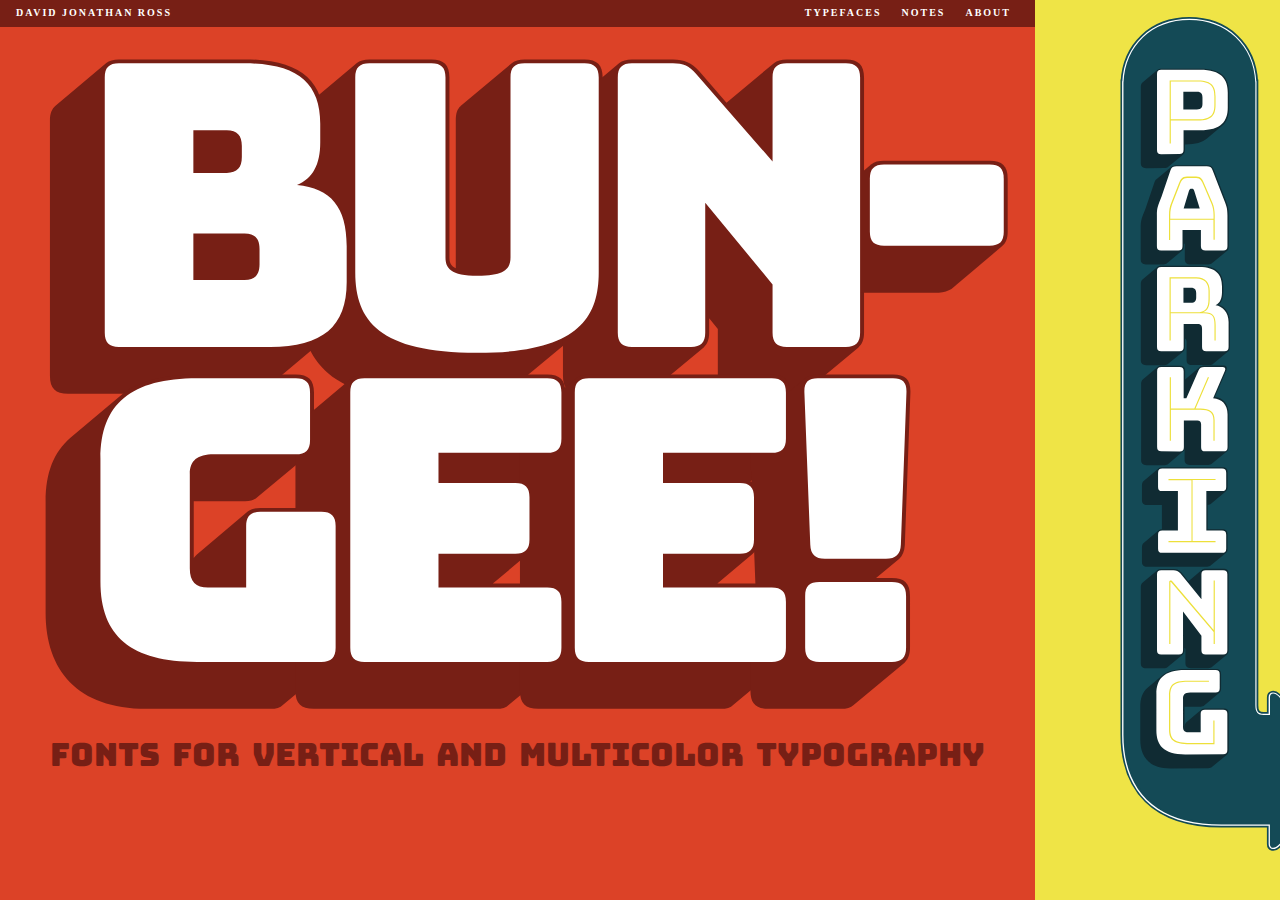
==== commit ff721869: "rewrite color font copy, and disable debug" ====
--- a/index.html
+++ b/index.html
@@ -49,10 +49,11 @@
 /* Press the ~ key to toggle the show_edges class */
 $(document).keydown(function(e) {
 	var key = e.which;
+/*
 	if (key == 192) {
 		$("html").toggleClass("debug");
 	}
-/*
+
 	if (key == 67) {
 		$("html").toggleClass("colorswap");
 	}
@@ -901,6 +902,7 @@
 		width: 85vw;
 		padding-left: 3em;
 		padding-right: 3em;
+		overflow: hidden;
 	}
 	#cover p {
 		margin-left: auto;
@@ -1004,7 +1006,7 @@
 			</li>
 		</ul>
 	</nav>
-	<h1 class="fit-to-width" data-max-font-size="45vh">Bun-<br />gee!</div>
+	<h1 class="fit-to-width" data-max-font-size="45vh">Bun-<br />gee!</h1>
 	<h2><span>Fonts for vertical and</span> <span>multicolor typography</span></h2>
 </section><section class="specimen yellow">
 	<figure class="collapsing_specimen">
@@ -1187,7 +1189,7 @@
 		<img src="images/bungee-color.gif" alt="BungeeColor in TextEdit" />
 	</figure>
 
-	<p>Bungee Color gave me the opportunity to experiment with three working proposals for true color fonts: SVG (<a href="https://hacks.mozilla.org/2014/10/svg-colors-in-opentype-fonts/">Mozilla</a>), COLR/CPAL (<a href="https://www.microsoft.com/typography/otspec/colr.htm">Microsoft</a>) and SBIX (<a href="https://developer.apple.com/fonts/TrueType-Reference-Manual/RM06/Chap6sbix.html">Apple</a>). Each proposal stores color information in the font itself, so it is possible to create chromatic effects even in the most basic of apps. Support for these formats is far from universal, but I am excited about the possibilities that they offer, and am hopeful that Bungee Color can help users and developers explore them.</p>
+	<p>Bungee is also available in three flavors of <a href="https://github.com/djrrb/Bungee/blob/master/documentation/6-color-fonts.md">true OpenType color fonts</a>: <a href="https://hacks.mozilla.org/2014/10/svg-colors-in-opentype-fonts/">OT-SVG</a>, <a href="https://www.microsoft.com/typography/otspec/colr.htm">COLR/CPAL</a>, and <a href="https://developer.apple.com/fonts/TrueType-Reference-Manual/RM06/Chap6sbix.html">SBIX</a>. These fonts store color information inside the font itself, so it is possible to create chromatic effects even in the most basic typesetting environments. This technology is still developing, and support for color fonts is far from universal. Still, I am excited about the possibilities, and I hope that Bungee Color will help designers and developers explore and expand upon what color fonts have to offer.</p>
 </section><section class="yellow" id="feature-specimen">
 	<figure class="big_fig collapsing_specimen"><img src="images/specimen-features-A.svg" alt="Feature Specimen" /><img src="images/specimen-features-B.svg" alt="Feature Specimen" />
 	</figure>
--- a/css/typesetter.css
+++ b/css/typesetter.css
@@ -1,5 +1,9 @@
 /* controls */
 
+#controls {
+    position: relative;
+    z-index: 1;
+}
 
 #background-controls li {
     list-style-type: none;
@@ -33,8 +37,10 @@
 /* preview box */
 
 #preview {
+    position: relative;
     display: block;
     background-color: transparent;
+    z-index: 0;
 }
 
 #preview .background.layer {
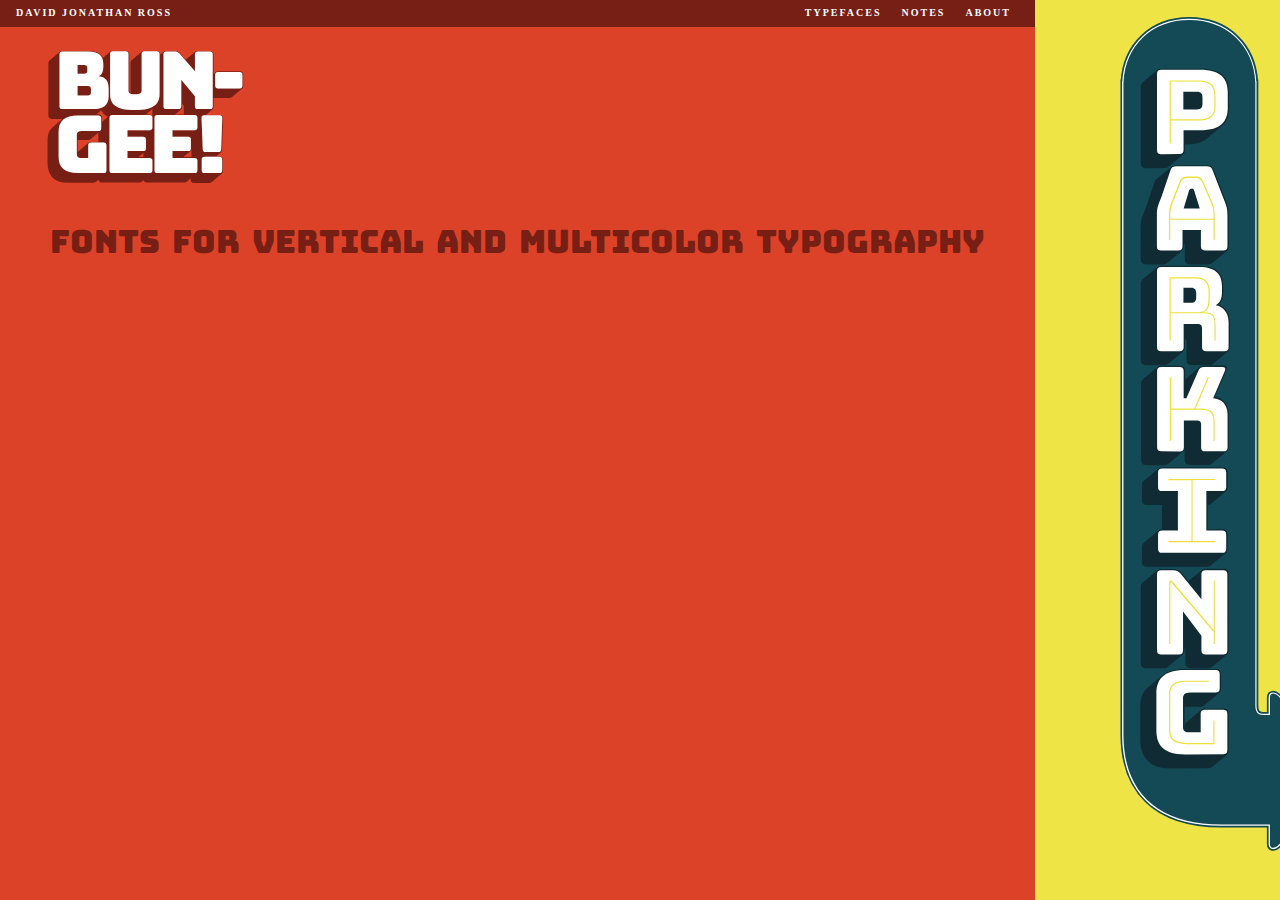
==== commit 09324dd2: "update release download link" ====
--- a/index.html
+++ b/index.html
@@ -1211,7 +1211,7 @@
 </section><section class="has-heading red" id="get">
 	<h3>Get Bungee</h3>
 	<ul id="CTA">		
-		<li class="fit-to-width"><a class="button" href="https://github.com/djrrb/Bungee/releases/download/v1.0/Bungee-fonts.zip">Download now↓</a></li>
+		<li class="fit-to-width"><a class="button" href="https://github.com/djrrb/Bungee/releases/download/1.1.0/Bungee-fonts.zip">Download now↓</a></li>
 		<li class="fit-to-width"><a class="button" href="http://www.github.com/djrrb/bungee">Clone on GitHub→</a></li>
 		<li class="fit-to-width"><a class="button" href="http://fonts.google.com/?selection.family=Bungee&query=bungee">Bungee on Google Fonts→</a></li>
 	</ul>
